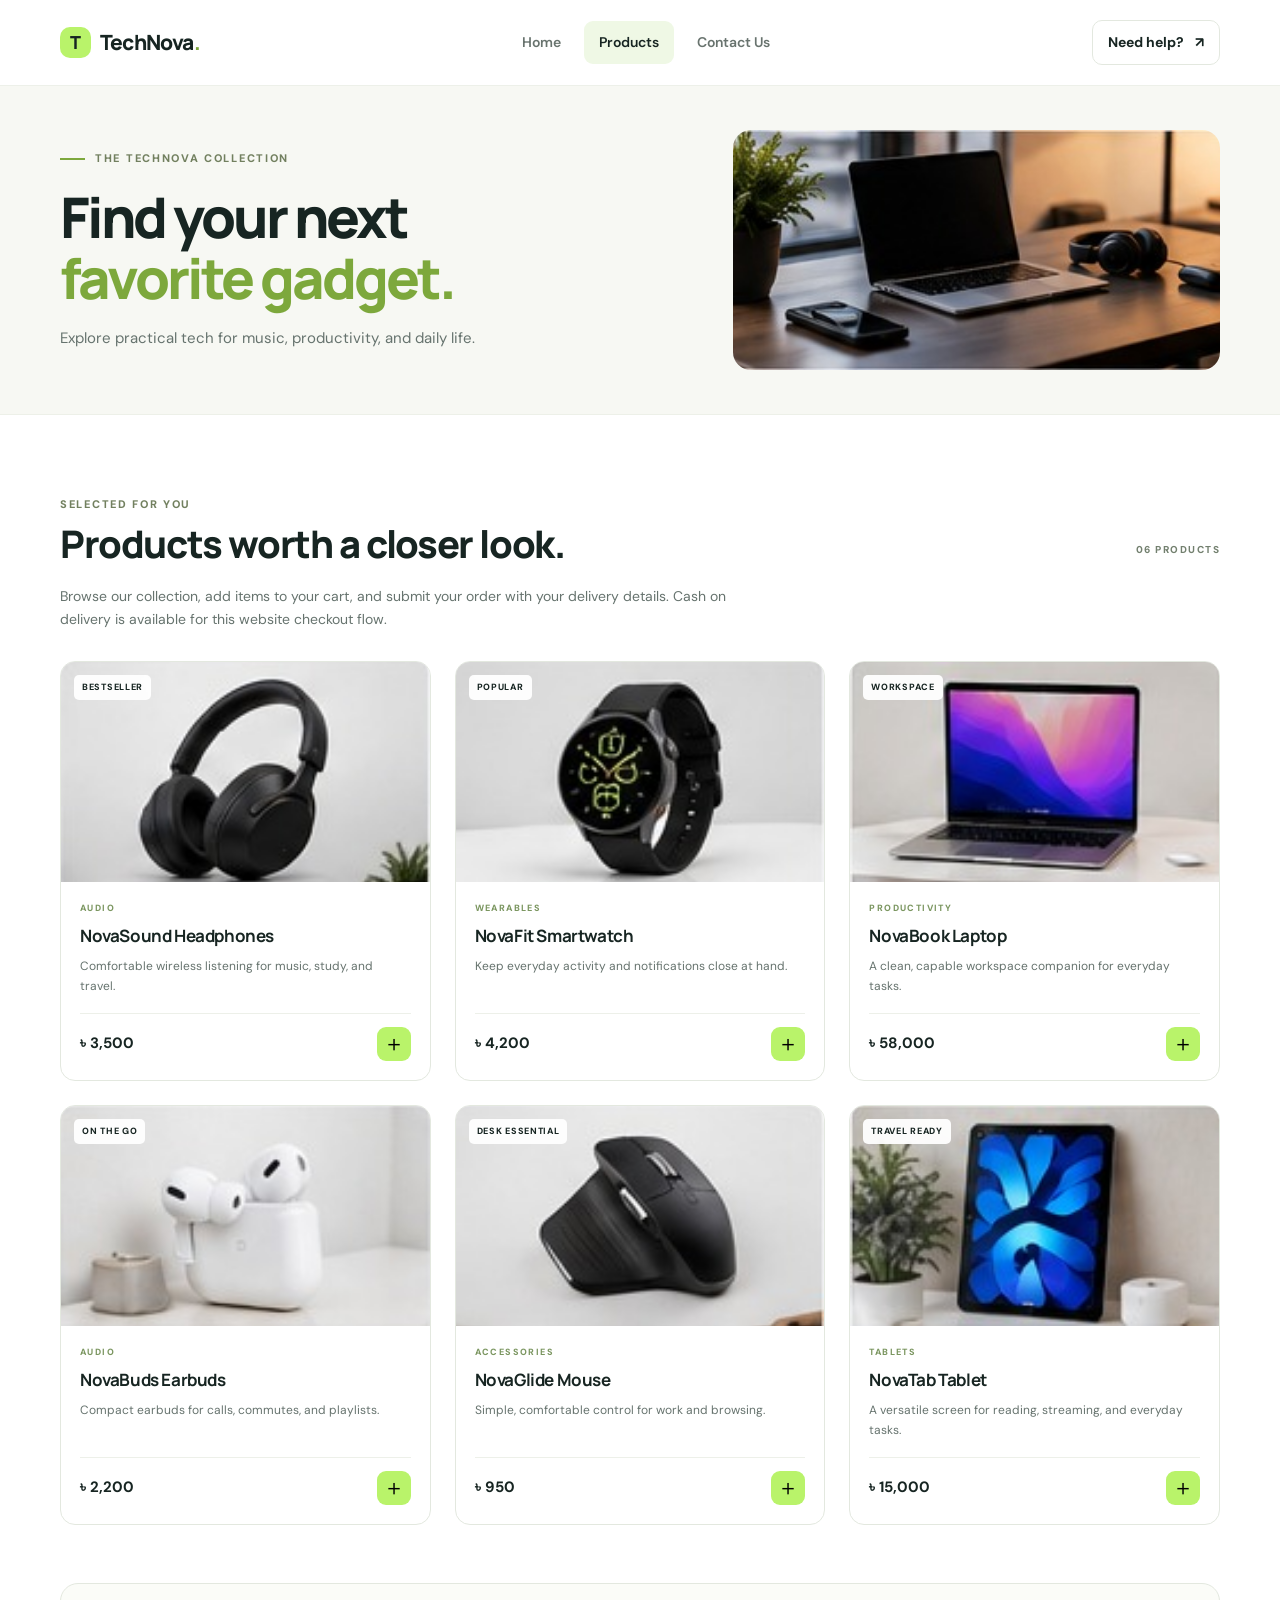
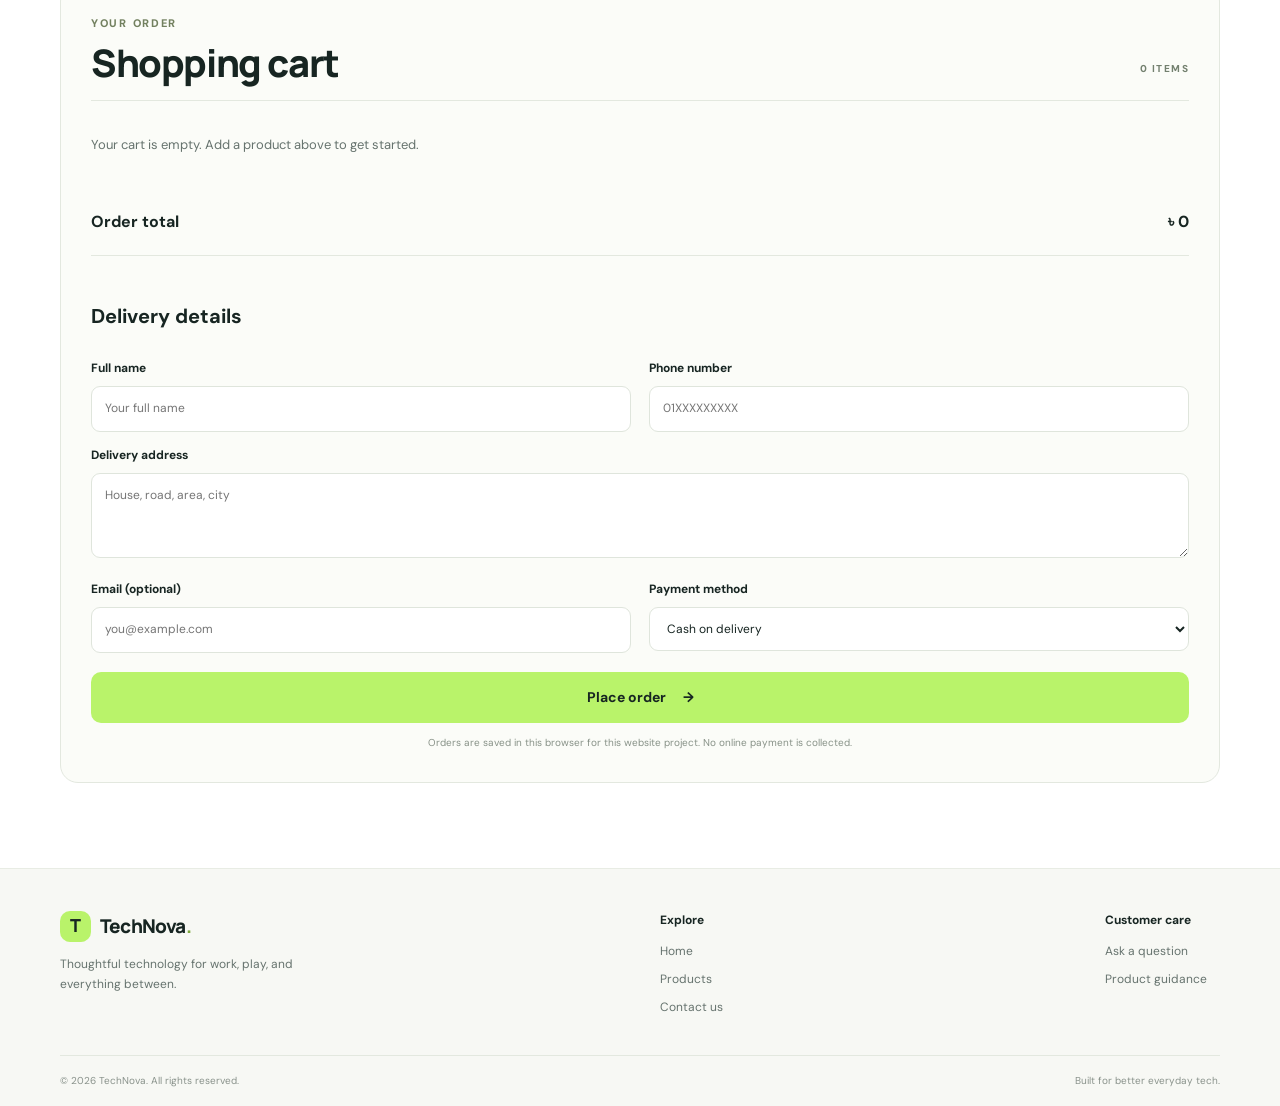
==== products.html @ f749e9f3 "Add initial TechNova website structure" ====
<!DOCTYPE html>
<html lang="en">
<head>
  <meta charset="UTF-8">
  <meta name="viewport" content="width=device-width, initial-scale=1.0">
  <title>Products | TechNova</title>
  <link rel="stylesheet" href="style.css">
</head>
<body>
  <!-- Sadman Shams | Student ID: 2330640 -->
  <header class="site-header">
    <a class="logo" href="index.html"><span class="logo-mark">T</span> TechNova<span class="logo-dot">.</span></a>
    <nav class="main-nav" aria-label="Main navigation"><a href="index.html">Home</a><a class="active" href="products.html">Products</a><a href="contact.html">Contact Us</a></nav>
    <a class="header-cta" href="contact.html">Need help? <span>↗</span></a>
  </header>

  <main>
    <section class="page-hero"><div class="container page-hero-inner"><div><p class="eyebrow"><span class="eyebrow-line"></span> THE TECHNOVA COLLECTION</p><h1>Find your next<br><span>favorite gadget.</span></h1><p>Explore practical tech for music, productivity, and daily life.</p></div><img src="images/contact-workspace.jpg" alt="Selection of modern consumer electronics"></div></section>
    <section class="section container">
      <div class="section-heading"><div><p class="eyebrow">SELECTED FOR YOU</p><h2>Products worth a closer look.</h2></div><span class="product-count">06 PRODUCTS</span></div>
      <p class="section-intro">Browse our collection, add items to your cart, and submit your order with your delivery details. Cash on delivery is available for this website checkout flow.</p>
      <div class="product-grid">
        <article class="product-card"><div class="product-image"><img src="images/product-headphones.jpg" alt="NovaSound wireless headphones"><span class="product-label">BESTSELLER</span></div><div class="product-info"><p class="product-category">AUDIO</p><h3>NovaSound Headphones</h3><p>Comfortable wireless listening for music, study, and travel.</p><div class="product-bottom"><strong>৳ 3,500</strong><button class="small-btn" onclick="addToCart('NovaSound Headphones', 3500)" aria-label="Add NovaSound Headphones">＋</button></div></div></article>
        <article class="product-card"><div class="product-image"><img src="images/product-watch.jpg" alt="NovaFit smartwatch"><span class="product-label">POPULAR</span></div><div class="product-info"><p class="product-category">WEARABLES</p><h3>NovaFit Smartwatch</h3><p>Keep everyday activity and notifications close at hand.</p><div class="product-bottom"><strong>৳ 4,200</strong><button class="small-btn" onclick="addToCart('NovaFit Smartwatch', 4200)" aria-label="Add NovaFit Smartwatch">＋</button></div></div></article>
        <article class="product-card"><div class="product-image"><img src="images/product-laptop.jpg" alt="NovaBook laptop"><span class="product-label">WORKSPACE</span></div><div class="product-info"><p class="product-category">PRODUCTIVITY</p><h3>NovaBook Laptop</h3><p>A clean, capable workspace companion for everyday tasks.</p><div class="product-bottom"><strong>৳ 58,000</strong><button class="small-btn" onclick="addToCart('NovaBook Laptop', 58000)" aria-label="Add NovaBook Laptop">＋</button></div></div></article>
        <article class="product-card"><div class="product-image"><img src="images/product-earbuds.jpg" alt="Wireless earbuds"><span class="product-label">ON THE GO</span></div><div class="product-info"><p class="product-category">AUDIO</p><h3>NovaBuds Earbuds</h3><p>Compact earbuds for calls, commutes, and playlists.</p><div class="product-bottom"><strong>৳ 2,200</strong><button class="small-btn" onclick="addToCart('NovaBuds Earbuds', 2200)" aria-label="Add NovaBuds Earbuds">＋</button></div></div></article>
        <article class="product-card"><div class="product-image"><img src="images/product-mouse.jpg" alt="Wireless computer mouse"><span class="product-label">DESK ESSENTIAL</span></div><div class="product-info"><p class="product-category">ACCESSORIES</p><h3>NovaGlide Mouse</h3><p>Simple, comfortable control for work and browsing.</p><div class="product-bottom"><strong>৳ 950</strong><button class="small-btn" onclick="addToCart('NovaGlide Mouse', 950)" aria-label="Add NovaGlide Mouse">＋</button></div></div></article>
        <article class="product-card"><div class="product-image"><img src="images/product-tablet.jpg" alt="Modern tablet computer"><span class="product-label">TRAVEL READY</span></div><div class="product-info"><p class="product-category">TABLETS</p><h3>NovaTab Tablet</h3><p>A versatile screen for reading, streaming, and everyday tasks.</p><div class="product-bottom"><strong>৳ 15,000</strong><button class="small-btn" onclick="addToCart('NovaTab Tablet', 15000)" aria-label="Add NovaTab Tablet">＋</button></div></div></article>
      </div>
      <section class="cart-checkout" id="cart-checkout">
        <div class="section-heading"><div><p class="eyebrow">YOUR ORDER</p><h2>Shopping cart</h2></div><span class="product-count" id="cart-count">0 ITEMS</span></div>
        <div id="cart-items" class="cart-items"><p class="cart-empty">Your cart is empty. Add a product above to get started.</p></div>
        <div class="cart-total-row"><strong>Order total</strong><strong id="cart-total">৳ 0</strong></div>
        <form id="checkout-form" class="checkout-form" onsubmit="placeOrder(event)">
          <h3>Delivery details</h3>
          <div class="checkout-fields">
            <div><label for="customer-name">Full name</label><input id="customer-name" name="customerName" type="text" required placeholder="Your full name"></div>
            <div><label for="customer-phone">Phone number</label><input id="customer-phone" name="phone" type="tel" required pattern="[0-9+ ()-]{7,20}" placeholder="01XXXXXXXXX"></div>
            <div class="checkout-wide"><label for="customer-address">Delivery address</label><textarea id="customer-address" name="address" rows="3" required placeholder="House, road, area, city"></textarea></div>
            <div><label for="customer-email">Email (optional)</label><input id="customer-email" name="email" type="email" placeholder="you@example.com"></div>
            <div><label for="payment-method">Payment method</label><select id="payment-method" name="paymentMethod" required><option value="Cash on delivery">Cash on delivery</option></select></div>
          </div>
          <button class="btn btn-primary form-submit" type="submit" id="place-order-button">Place order <span>→</span></button>
          <p class="form-footnote">Orders are saved in this browser for this website project. No online payment is collected.</p>
        </form>
        <div id="order-confirmation" class="order-confirmation" role="status" aria-live="polite" hidden></div>
      </section>
    </section>
  </main>
  <footer class="site-footer"><div class="container footer-main"><div><a class="logo footer-logo" href="index.html"><span class="logo-mark">T</span> TechNova<span class="logo-dot">.</span></a><p>Thoughtful technology for work, play, and everything between.</p></div><div class="footer-links"><strong>Explore</strong><a href="index.html">Home</a><a href="products.html">Products</a><a href="contact.html">Contact us</a></div><div class="footer-links"><strong>Customer care</strong><a href="contact.html">Ask a question</a><a href="contact.html">Product guidance</a></div></div><div class="container footer-bottom"><span>© 2026 TechNova. All rights reserved.</span><span>Built for better everyday tech.</span></div></footer>
  <script src="script.js"></script>
</body>
</html>
---- style.css ----
@import url('https://fonts.googleapis.com/css2?family=DM+Sans:wght@400;500;600;700&family=Manrope:wght@400;500;600;700;800&display=swap');
:root{--ink:#172522;--muted:#66736e;--green:#b9f36a;--green-dark:#7da83c;--cream:#f7f8f3;--line:#e3e8df;--white:#fff;--dark:#172522;--radius:18px;--shadow:0 18px 45px rgba(24,42,32,.09)}
*{box-sizing:border-box}html{scroll-behavior:smooth}body{margin:0;background:#fff;color:var(--ink);font-family:'DM Sans',Arial,sans-serif;line-height:1.65}img{display:block;max-width:100%}a{color:inherit;text-decoration:none}button,input,select,textarea{font:inherit}.container{width:min(1160px,calc(100% - 48px));margin:0 auto}
.site-header{height:86px;padding:0 max(24px,calc((100% - 1160px)/2));display:flex;align-items:center;justify-content:space-between;gap:24px;background:rgba(255,255,255,.96);border-bottom:1px solid #edf0e9;position:sticky;top:0;z-index:20}.logo{display:inline-flex;align-items:center;gap:9px;font-family:'Manrope',sans-serif;font-size:21px;font-weight:800;letter-spacing:-.8px;white-space:nowrap}.logo-mark{width:31px;height:31px;border-radius:10px;background:var(--green);display:grid;place-items:center;font-size:18px;color:var(--ink)}.logo-dot{color:var(--green-dark);margin-left:-9px}.main-nav{display:flex;align-items:center;gap:8px}.main-nav a{padding:10px 15px;border-radius:9px;color:#68736e;font-size:14px;font-weight:600;transition:background .2s,color .2s,transform .2s}.main-nav a:hover,.main-nav a.active{background:#eff8e5;color:var(--ink)}.main-nav a:hover{transform:translateY(-1px)}.header-cta{font-size:14px;font-weight:700;border:1px solid var(--line);padding:10px 15px;border-radius:10px;transition:all .2s}.header-cta span{margin-left:8px}.header-cta:hover{background:var(--ink);color:white;border-color:var(--ink)}
.hero{display:flex;align-items:center;gap:60px;padding-top:76px;padding-bottom:84px;min-height:570px}.hero-copy{flex:1.03;min-width:0}.eyebrow{font-size:11px;letter-spacing:1.7px;font-weight:800;color:#72805f;margin:0 0 18px;display:flex;align-items:center;gap:10px}.eyebrow-line{width:25px;height:2px;background:var(--green-dark);display:inline-block}.hero h1,.page-hero h1{font-family:'Manrope',sans-serif;font-size:clamp(39px,5vw,64px);line-height:1.1;letter-spacing:-3px;margin:0 0 23px;font-weight:800}.hero h1 span,.page-hero h1 span{color:#7da83c}.hero-copy>p:not(.eyebrow){max-width:510px;color:var(--muted);font-size:15px;margin:0 0 14px}.hero-description{font-size:17px!important;color:#3d4b44!important}.hero-actions{display:flex;gap:12px;flex-wrap:wrap;margin-top:27px}.btn{border:0;border-radius:10px;padding:14px 20px;font-size:14px;font-weight:700;display:inline-flex;justify-content:center;align-items:center;gap:17px;cursor:pointer;transition:transform .2s,background .2s,box-shadow .2s}.btn:hover{transform:translateY(-2px);box-shadow:0 9px 22px rgba(20,35,25,.12)}.btn-primary{background:var(--green);color:var(--ink)}.btn-primary:hover{background:#a8e85a}.btn-outline{background:white;border:1px solid var(--line);color:var(--ink)}.btn-light{background:white;color:var(--ink)}.btn-dark{background:var(--ink);color:white}.trust-row{display:flex;gap:22px;flex-wrap:wrap;margin-top:28px;color:#69776d;font-size:12px;font-weight:600}.trust-row span:first-letter{color:var(--green-dark)}.hero-visual{flex:1;min-width:0;position:relative;padding:0 0 22px 14px}.hero-image-wrap{height:420px;border-radius:24px 24px 24px 80px;overflow:hidden;background:#eaf0e6;box-shadow:var(--shadow)}.hero-image-wrap img{height:100%;width:100%;object-fit:cover}.floating-note{position:absolute;left:-18px;bottom:49px;background:white;box-shadow:var(--shadow);padding:15px 19px;border-radius:13px;display:flex;gap:12px;align-items:center}.note-icon{height:38px;width:38px;border-radius:11px;display:grid;place-items:center;background:#f0f8e6;font-size:21px}.floating-note strong,.floating-note small{display:block}.floating-note strong{font-size:13px}.floating-note small{font-size:11px;color:var(--muted)}.visual-tag{position:absolute;right:2px;bottom:0;font-size:9px;letter-spacing:1.7px;font-weight:800;color:#6f7a71}
.benefits-band{background:var(--cream);border-top:1px solid #edf0e8;border-bottom:1px solid #edf0e8}.benefits{display:flex;justify-content:space-between;gap:25px;padding-top:25px;padding-bottom:25px}.benefits>div{display:flex;gap:13px;align-items:center;min-width:0}.benefit-icon{height:42px;width:42px;border-radius:13px;background:#eaf4df;display:grid;place-items:center;font-size:21px}.benefits strong,.benefits small{display:block}.benefits strong{font-size:13px}.benefits small{font-size:11px;color:var(--muted);margin-top:2px}.section{padding-top:80px;padding-bottom:85px}.section-heading{display:flex;align-items:end;justify-content:space-between;gap:25px;margin-bottom:15px}.section-heading .eyebrow{margin-bottom:8px}.section-heading h2,.contact-copy h2,.contact-form h2,.closing-cta h2,.help-strip h2{font-family:'Manrope',sans-serif;font-size:clamp(27px,3.2vw,38px);line-height:1.2;letter-spacing:-1.4px;margin:0;font-weight:800}.text-link{font-size:13px;font-weight:700;padding-bottom:7px;white-space:nowrap}.text-link span{margin-left:8px;color:var(--green-dark)}.section-intro{max-width:720px;color:var(--muted);font-size:14px;margin:18px 0 30px}.category-flex{display:flex;gap:20px}.category-card{flex:1;min-width:0;height:330px;position:relative;overflow:hidden;border-radius:var(--radius);background:#e9eee7}.category-card:after{content:'';position:absolute;inset:0;background:linear-gradient(0deg,rgba(10,22,16,.83),rgba(10,22,16,0) 72%)}.category-card img{height:100%;width:100%;object-fit:cover;transition:transform .5s}.category-card:hover img{transform:scale(1.06)}.category-overlay{position:absolute;bottom:23px;left:23px;right:20px;color:white;z-index:1}.category-overlay span{font-size:10px;letter-spacing:1.5px;color:#d5e4ca;font-weight:700}.category-overlay h3{font-family:'Manrope',sans-serif;font-size:22px;margin:7px 0 10px;letter-spacing:-.5px}.category-overlay a{font-size:12px;font-weight:700}.category-overlay a:hover{text-decoration:underline}.closing-cta{background:#1a2c24;color:white}.closing-inner{display:flex;align-items:center;justify-content:space-between;gap:30px;padding-top:47px;padding-bottom:47px}.closing-cta .eyebrow{color:#b9d6a0;margin-bottom:8px}.closing-cta h2{font-size:32px}.closing-cta p:not(.eyebrow){color:#c1cbc4;font-size:13px;margin-bottom:0}
.site-footer{background:#f7f8f4;border-top:1px solid #e8ece4}.footer-main{display:flex;justify-content:space-between;gap:45px;padding-top:42px;padding-bottom:37px}.footer-main>div:first-child{max-width:330px}.footer-logo{font-size:19px}.footer-main>div:first-child p{font-size:12px;color:var(--muted);max-width:270px;margin:13px 0 0}.footer-links{display:flex;flex-direction:column;gap:8px;font-size:12px;color:var(--muted);min-width:115px}.footer-links strong{color:var(--ink);margin-bottom:4px}.footer-links a:hover{color:var(--green-dark)}.footer-bottom{border-top:1px solid var(--line);display:flex;justify-content:space-between;gap:20px;padding-top:17px;padding-bottom:17px;color:#89928b;font-size:10px}
.page-hero{background:var(--cream);border-bottom:1px solid #edf0e8}.page-hero-inner{display:flex;align-items:center;justify-content:space-between;gap:50px;min-height:320px;padding-top:44px;padding-bottom:44px}.page-hero-inner>div{flex:1}.page-hero h1{font-size:clamp(39px,4.8vw,56px);margin-bottom:17px}.page-hero p:not(.eyebrow){color:var(--muted);font-size:15px;max-width:480px;margin:0}.page-hero-inner>img{width:42%;height:240px;object-fit:cover;border-radius:18px}.product-count{font-size:10px;letter-spacing:1.5px;color:#73806f;font-weight:800;padding-bottom:8px}.product-grid{display:grid;grid-template-columns:repeat(3,minmax(0,1fr));gap:24px}.product-card{border:1px solid var(--line);border-radius:15px;overflow:hidden;background:white;transition:transform .25s,box-shadow .25s}.product-card:hover{transform:translateY(-4px);box-shadow:var(--shadow)}.product-image{height:220px;position:relative;background:#f2f4ef;overflow:hidden}.product-image img{width:100%;height:100%;object-fit:cover;transition:transform .4s}.product-card:hover .product-image img{transform:scale(1.04)}.product-label{position:absolute;left:13px;top:13px;background:rgba(255,255,255,.94);border-radius:5px;padding:5px 8px;font-size:9px;letter-spacing:.7px;font-weight:800}.product-info{padding:19px}.product-category{font-size:9px;letter-spacing:1.4px;color:#7b9660;font-weight:800;margin:0 0 6px}.product-info h3{font-family:'Manrope',sans-serif;font-size:17px;letter-spacing:-.4px;margin:0 0 7px}.product-info>p:not(.product-category){font-size:12px;line-height:1.65;color:var(--muted);min-height:40px;margin:0}.product-bottom{display:flex;align-items:center;justify-content:space-between;border-top:1px solid #edf0e9;margin-top:16px;padding-top:13px}.product-bottom strong{font-size:15px}.small-btn{border:0;width:34px;height:34px;border-radius:9px;background:var(--green);font-size:22px;line-height:1;cursor:pointer;transition:background .2s,transform .2s}.small-btn:hover{background:#a5e650;transform:scale(1.06)}.notice-box{display:flex;align-items:flex-start;gap:13px;padding:18px;border:1px solid #e4ebdc;background:#f7faF3;border-radius:12px;margin-top:28px}.notice-symbol{width:24px;height:24px;border-radius:50%;background:#e5f2d7;display:grid;place-items:center;flex-shrink:0;font-size:12px;font-weight:800}.notice-box p{font-size:12px;color:var(--muted);margin:0}.notice-box strong{color:var(--ink)}
.contact-hero .page-hero-inner>img{height:260px}.contact-layout{display:grid;grid-template-columns:1fr .9fr;gap:70px;align-items:start}.contact-copy h2{font-size:32px;margin-bottom:18px}.contact-copy>p:not(.eyebrow){font-size:13px;color:var(--muted);margin:0 0 15px}.contact-details{display:flex;align-items:center;gap:13px;margin-top:22px}.detail-icon{width:43px;height:43px;display:grid;place-items:center;border-radius:12px;background:#edf6e3;font-size:18px}.contact-details strong,.contact-details span{display:block}.contact-details strong{font-size:12px}.contact-details span{font-size:12px;color:var(--muted);margin-top:2px}.contact-side-image{width:100%;height:180px;object-fit:cover;border-radius:14px;margin-top:28px}.contact-form{padding:29px;border:1px solid var(--line);border-radius:18px;box-shadow:var(--shadow);background:white}.contact-form .eyebrow{margin-bottom:7px}.contact-form h2{font-size:27px}.form-intro{font-size:12px;color:var(--muted);margin:10px 0 22px}.contact-form label{display:block;font-size:12px;font-weight:700;margin:14px 0 7px}.contact-form input,.contact-form select,.contact-form textarea{width:100%;border:1px solid #dfe5dc;background:#fcfdfb;border-radius:9px;padding:12px 13px;color:var(--ink);font-size:12px;outline:none;transition:border .2s,box-shadow .2s}.contact-form input:focus,.contact-form select:focus,.contact-form textarea:focus{border-color:#8db45e;box-shadow:0 0 0 3px rgba(141,180,94,.14)}.contact-form textarea{resize:vertical}.form-submit{width:100%;margin-top:19px}.form-footnote{font-size:10px;color:#879187;text-align:center;margin:12px 0 0}.help-strip{background:var(--cream);border-top:1px solid #edf0e8}.help-strip-inner{display:flex;align-items:center;justify-content:space-between;gap:25px;padding-top:38px;padding-bottom:38px}.help-strip .eyebrow{margin-bottom:8px}.help-strip h2{font-size:28px}.help-strip p:not(.eyebrow){font-size:12px;color:var(--muted);margin:7px 0 0}
@media(max-width:900px){.site-header{padding:0 24px}.hero{gap:30px;padding-top:55px}.hero-image-wrap{height:360px}.product-grid{grid-template-columns:repeat(2,minmax(0,1fr))}.contact-layout{gap:35px}.category-card{height:290px}.category-overlay{left:17px;bottom:18px}.category-overlay h3{font-size:18px}}
@media(max-width:650px){.container{width:calc(100% - 34px)}.site-header{height:auto;min-height:75px;padding:14px 17px;flex-wrap:wrap;gap:10px}.logo{font-size:19px}.main-nav{order:3;width:100%;justify-content:center;gap:2px}.main-nav a{font-size:12px;padding:8px 12px}.header-cta{font-size:11px;padding:8px 10px}.hero{display:flex;flex-direction:column;align-items:stretch;padding-top:42px;padding-bottom:52px;gap:38px}.hero h1,.page-hero h1{font-size:42px;letter-spacing:-2px}.hero-visual{padding-left:7px}.hero-image-wrap{height:300px;border-bottom-left-radius:55px}.floating-note{left:-3px;bottom:40px}.visual-tag{right:0;font-size:8px}.benefits{flex-direction:column;gap:17px}.section{padding-top:55px;padding-bottom:58px}.section-heading{align-items:start;flex-direction:column;gap:9px}.section-heading h2{font-size:29px}.text-link{padding-bottom:0}.category-flex{flex-direction:column}.category-card{height:290px}.closing-inner{align-items:flex-start;flex-direction:column}.closing-cta h2{font-size:28px}.footer-main{display:grid;grid-template-columns:1fr 1fr;gap:28px 18px}.footer-main>div:first-child{grid-column:1/-1}.footer-bottom{flex-direction:column;gap:5px}.page-hero-inner{flex-direction:column;align-items:stretch;gap:25px;padding-top:38px;padding-bottom:38px}.page-hero-inner>img{width:100%;height:200px}.product-grid{grid-template-columns:1fr 1fr;gap:12px}.product-image{height:150px}.product-info{padding:12px}.product-info h3{font-size:14px}.product-info>p:not(.product-category){font-size:11px;min-height:55px}.product-bottom strong{font-size:13px}.product-label{font-size:8px;left:8px;top:8px}.small-btn{width:30px;height:30px}.product-count{padding:0}.contact-layout{grid-template-columns:1fr;gap:35px}.contact-copy h2{font-size:28px}.contact-form{padding:21px}.contact-side-image{height:160px}.help-strip-inner{align-items:flex-start;flex-direction:column}.help-strip h2{font-size:26px}}
@media(max-width:380px){.product-grid{grid-template-columns:1fr}.product-image{height:210px}.hero h1,.page-hero h1{font-size:36px}.main-nav a{padding:8px 9px}}

/* Shopping cart and checkout */
.cart-checkout{margin-top:58px;padding:30px;border:1px solid var(--line);border-radius:18px;background:#fbfcf8}
.cart-items{border-top:1px solid var(--line);margin-top:14px}
.cart-empty{padding:20px 0;color:var(--muted);font-size:13px}
.cart-row{display:grid;grid-template-columns:minmax(130px,1fr) auto auto auto;gap:18px;align-items:center;padding:16px 0;border-bottom:1px solid var(--line)}
.cart-product strong,.cart-product span{display:block}.cart-product strong{font-size:13px}.cart-product span{font-size:11px;color:var(--muted);margin-top:4px}
.quantity-controls{display:flex;align-items:center;gap:10px}.quantity-controls button{width:28px;height:28px;border:1px solid var(--line);background:white;border-radius:7px;cursor:pointer;font-size:17px}.quantity-controls span{min-width:12px;text-align:center;font-size:13px}
.cart-line-total{font-size:13px;white-space:nowrap}.remove-item{border:0;background:transparent;color:#a43e32;font-size:11px;text-decoration:underline;cursor:pointer}
.cart-total-row{display:flex;justify-content:space-between;align-items:center;padding:20px 0;font-size:16px}
.checkout-form{border-top:1px solid var(--line);padding-top:24px}.checkout-form h3{font-size:20px;margin-bottom:12px}.checkout-fields{display:grid;grid-template-columns:1fr 1fr;gap:0 18px}.checkout-fields label{display:block;font-size:12px;font-weight:700;margin:14px 0 7px}.checkout-fields input,.checkout-fields textarea,.checkout-fields select{width:100%;border:1px solid #dfe5dc;background:white;border-radius:9px;padding:12px 13px;color:var(--ink);font:inherit;font-size:12px}.checkout-fields textarea{resize:vertical}.checkout-wide{grid-column:1/-1}.order-confirmation{margin-top:20px;padding:22px;border:1px solid #b8dba0;background:#f2faeb;border-radius:12px}.order-confirmation h3{margin:0 0 8px;font-size:20px}.order-confirmation p{font-size:13px;line-height:1.6}.order-confirmation[hidden]{display:none}
@media(max-width:650px){.cart-checkout{padding:18px}.cart-row{grid-template-columns:1fr auto;gap:10px}.cart-line-total{grid-column:1}.remove-item{grid-column:2;grid-row:2}.checkout-fields{grid-template-columns:1fr}.checkout-wide{grid-column:auto}}
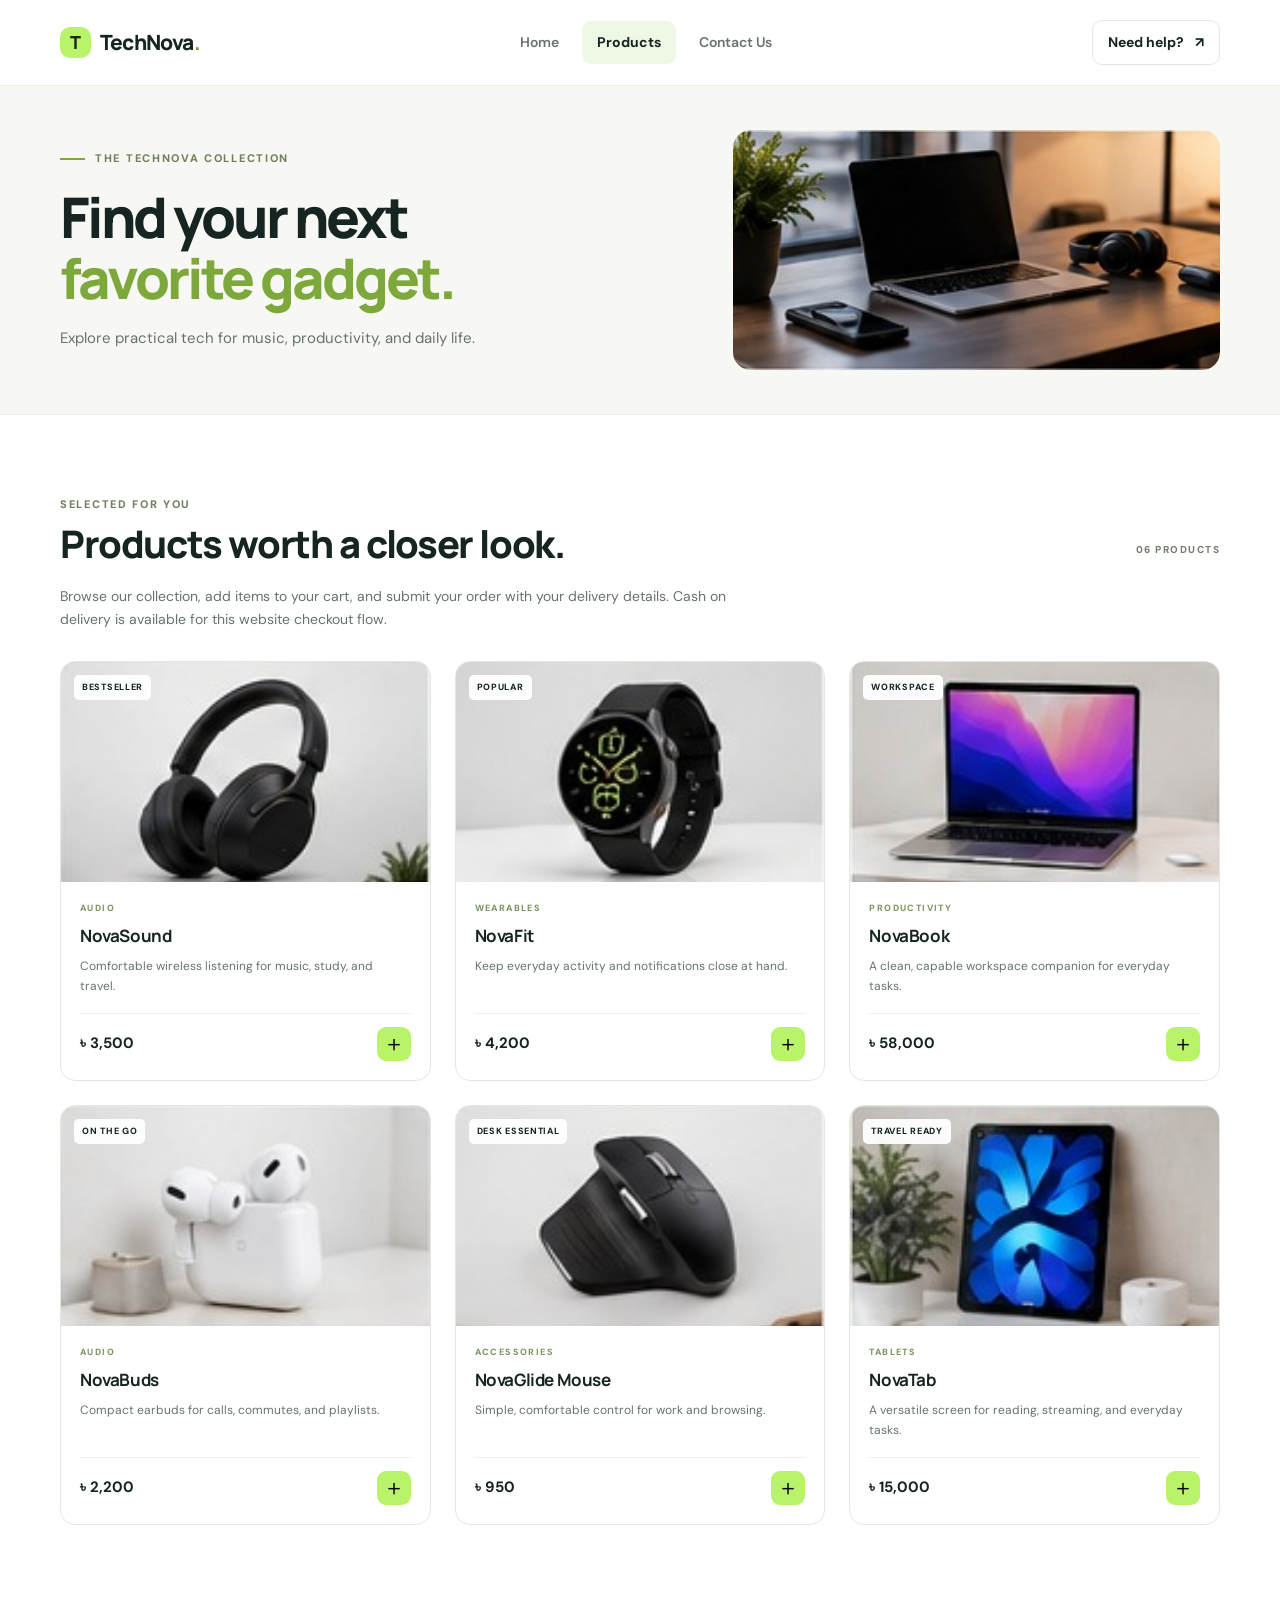
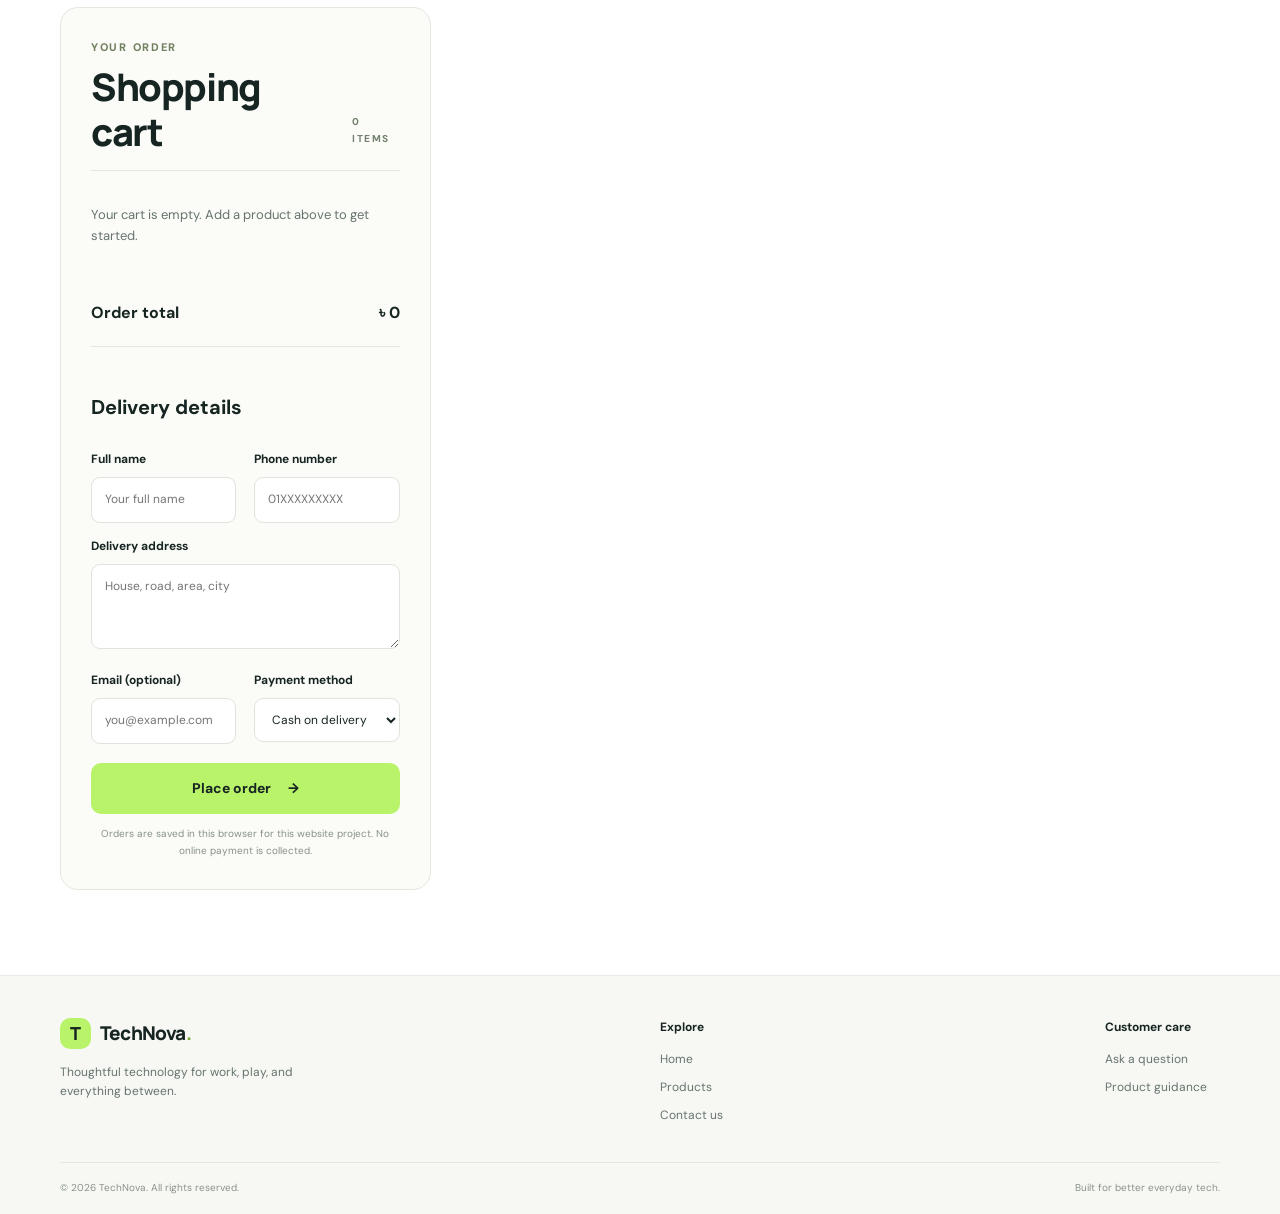
==== commit 650df1b5: "Shorten product display names" ====
--- a/products.html
+++ b/products.html
@@ -20,13 +20,103 @@
       <div class="section-heading"><div><p class="eyebrow">SELECTED FOR YOU</p><h2>Products worth a closer look.</h2></div><span class="product-count">06 PRODUCTS</span></div>
       <p class="section-intro">Browse our collection, add items to your cart, and submit your order with your delivery details. Cash on delivery is available for this website checkout flow.</p>
       <div class="product-grid">
-        <article class="product-card"><div class="product-image"><img src="images/product-headphones.jpg" alt="NovaSound wireless headphones"><span class="product-label">BESTSELLER</span></div><div class="product-info"><p class="product-category">AUDIO</p><h3>NovaSound Headphones</h3><p>Comfortable wireless listening for music, study, and travel.</p><div class="product-bottom"><strong>৳ 3,500</strong><button class="small-btn" onclick="addToCart('NovaSound Headphones', 3500)" aria-label="Add NovaSound Headphones">＋</button></div></div></article>
-        <article class="product-card"><div class="product-image"><img src="images/product-watch.jpg" alt="NovaFit smartwatch"><span class="product-label">POPULAR</span></div><div class="product-info"><p class="product-category">WEARABLES</p><h3>NovaFit Smartwatch</h3><p>Keep everyday activity and notifications close at hand.</p><div class="product-bottom"><strong>৳ 4,200</strong><button class="small-btn" onclick="addToCart('NovaFit Smartwatch', 4200)" aria-label="Add NovaFit Smartwatch">＋</button></div></div></article>
-        <article class="product-card"><div class="product-image"><img src="images/product-laptop.jpg" alt="NovaBook laptop"><span class="product-label">WORKSPACE</span></div><div class="product-info"><p class="product-category">PRODUCTIVITY</p><h3>NovaBook Laptop</h3><p>A clean, capable workspace companion for everyday tasks.</p><div class="product-bottom"><strong>৳ 58,000</strong><button class="small-btn" onclick="addToCart('NovaBook Laptop', 58000)" aria-label="Add NovaBook Laptop">＋</button></div></div></article>
-        <article class="product-card"><div class="product-image"><img src="images/product-earbuds.jpg" alt="Wireless earbuds"><span class="product-label">ON THE GO</span></div><div class="product-info"><p class="product-category">AUDIO</p><h3>NovaBuds Earbuds</h3><p>Compact earbuds for calls, commutes, and playlists.</p><div class="product-bottom"><strong>৳ 2,200</strong><button class="small-btn" onclick="addToCart('NovaBuds Earbuds', 2200)" aria-label="Add NovaBuds Earbuds">＋</button></div></div></article>
-        <article class="product-card"><div class="product-image"><img src="images/product-mouse.jpg" alt="Wireless computer mouse"><span class="product-label">DESK ESSENTIAL</span></div><div class="product-info"><p class="product-category">ACCESSORIES</p><h3>NovaGlide Mouse</h3><p>Simple, comfortable control for work and browsing.</p><div class="product-bottom"><strong>৳ 950</strong><button class="small-btn" onclick="addToCart('NovaGlide Mouse', 950)" aria-label="Add NovaGlide Mouse">＋</button></div></div></article>
-        <article class="product-card"><div class="product-image"><img src="images/product-tablet.jpg" alt="Modern tablet computer"><span class="product-label">TRAVEL READY</span></div><div class="product-info"><p class="product-category">TABLETS</p><h3>NovaTab Tablet</h3><p>A versatile screen for reading, streaming, and everyday tasks.</p><div class="product-bottom"><strong>৳ 15,000</strong><button class="small-btn" onclick="addToCart('NovaTab Tablet', 15000)" aria-label="Add NovaTab Tablet">＋</button></div></div></article>
-      </div>
+        
+<article class="product-card">
+  <div class="product-image">
+    <img src="images/product-headphones.jpg" alt="NovaSound wireless headphones">
+    <span class="product-label">BESTSELLER</span>
+  </div>
+  <div class="product-info">
+    <p class="product-category">AUDIO</p>
+    <h3>NovaSound</h3>
+    <p>Comfortable wireless listening for music, study, and travel.</p>
+    <div class="product-bottom">
+      <strong>৳ 3,500</strong>
+      <button class="small-btn" onclick="addToCart('NovaSound', 3500)" aria-label="Add NovaSound">＋</button>
+    </div>
+  </div>
+</article>
+
+<article class="product-card">
+  <div class="product-image">
+    <img src="images/product-watch.jpg" alt="NovaFit smartwatch">
+    <span class="product-label">POPULAR</span>
+  </div>
+  <div class="product-info">
+    <p class="product-category">WEARABLES</p>
+    <h3>NovaFit</h3>
+    <p>Keep everyday activity and notifications close at hand.</p>
+    <div class="product-bottom">
+      <strong>৳ 4,200</strong>
+      <button class="small-btn" onclick="addToCart('NovaFit', 4200)" aria-label="Add NovaFit">＋</button>
+    </div>
+  </div>
+</article>
+
+<article class="product-card">
+  <div class="product-image">
+    <img src="images/product-laptop.jpg" alt="NovaBook laptop">
+    <span class="product-label">WORKSPACE</span>
+  </div>
+  <div class="product-info">
+    <p class="product-category">PRODUCTIVITY</p>
+    <h3>NovaBook</h3>
+    <p>A clean, capable workspace companion for everyday tasks.</p>
+    <div class="product-bottom">
+      <strong>৳ 58,000</strong>
+      <button class="small-btn" onclick="addToCart('NovaBook', 58000)" aria-label="Add NovaBook">＋</button>
+    </div>
+  </div>
+</article>
+
+<article class="product-card">
+  <div class="product-image">
+    <img src="images/product-earbuds.jpg" alt="NovaBuds wireless earbuds">
+    <span class="product-label">ON THE GO</span>
+  </div>
+  <div class="product-info">
+    <p class="product-category">AUDIO</p>
+    <h3>NovaBuds</h3>
+    <p>Compact earbuds for calls, commutes, and playlists.</p>
+    <div class="product-bottom">
+      <strong>৳ 2,200</strong>
+      <button class="small-btn" onclick="addToCart('NovaBuds', 2200)" aria-label="Add NovaBuds">＋</button>
+    </div>
+  </div>
+</article>
+
+<article class="product-card">
+  <div class="product-image">
+    <img src="images/product-mouse.jpg" alt="NovaGlide wireless computer mouse">
+    <span class="product-label">DESK ESSENTIAL</span>
+  </div>
+  <div class="product-info">
+    <p class="product-category">ACCESSORIES</p>
+    <h3>NovaGlide Mouse</h3>
+    <p>Simple, comfortable control for work and browsing.</p>
+    <div class="product-bottom">
+      <strong>৳ 950</strong>
+      <button class="small-btn" onclick="addToCart('NovaGlide Mouse', 950)" aria-label="Add NovaGlide Mouse">＋</button>
+    </div>
+  </div>
+</article>
+
+<article class="product-card">
+  <div class="product-image">
+    <img src="images/product-tablet.jpg" alt="NovaTab tablet computer">
+    <span class="product-label">TRAVEL READY</span>
+  </div>
+  <div class="product-info">
+    <p class="product-category">TABLETS</p>
+    <h3>NovaTab</h3>
+    <p>A versatile screen for reading, streaming, and everyday tasks.</p>
+    <div class="product-bottom">
+      <strong>৳ 15,000</strong>
+      <button class="small-btn" onclick="addToCart('NovaTab', 15000)" aria-label="Add NovaTab">＋</button>
+    </div>
+  </div>
+</article>
+
       <section class="cart-checkout" id="cart-checkout">
         <div class="section-heading"><div><p class="eyebrow">YOUR ORDER</p><h2>Shopping cart</h2></div><span class="product-count" id="cart-count">0 ITEMS</span></div>
         <div id="cart-items" class="cart-items"><p class="cart-empty">Your cart is empty. Add a product above to get started.</p></div>
--- a/style.css
+++ b/style.css
@@ -22,3 +22,27 @@
 .cart-total-row{display:flex;justify-content:space-between;align-items:center;padding:20px 0;font-size:16px}
 .checkout-form{border-top:1px solid var(--line);padding-top:24px}.checkout-form h3{font-size:20px;margin-bottom:12px}.checkout-fields{display:grid;grid-template-columns:1fr 1fr;gap:0 18px}.checkout-fields label{display:block;font-size:12px;font-weight:700;margin:14px 0 7px}.checkout-fields input,.checkout-fields textarea,.checkout-fields select{width:100%;border:1px solid #dfe5dc;background:white;border-radius:9px;padding:12px 13px;color:var(--ink);font:inherit;font-size:12px}.checkout-fields textarea{resize:vertical}.checkout-wide{grid-column:1/-1}.order-confirmation{margin-top:20px;padding:22px;border:1px solid #b8dba0;background:#f2faeb;border-radius:12px}.order-confirmation h3{margin:0 0 8px;font-size:20px}.order-confirmation p{font-size:13px;line-height:1.6}.order-confirmation[hidden]{display:none}
 @media(max-width:650px){.cart-checkout{padding:18px}.cart-row{grid-template-columns:1fr auto;gap:10px}.cart-line-total{grid-column:1}.remove-item{grid-column:2;grid-row:2}.checkout-fields{grid-template-columns:1fr}.checkout-wide{grid-column:auto}}
+/* Navigation hover improvements */
+.main-nav a {
+    transition: color 0.25s ease, background-color 0.25s ease;
+}
+
+.main-nav a:hover {
+    color: var(--green);
+}
+
+.main-nav a.active {
+    font-weight: 700;
+}
+/* Homepage hero image refinement */
+.hero-visual img {
+    display: block;
+    width: 100%;
+    height: 100%;
+    object-fit: cover;
+    transition: transform 0.3s ease;
+}
+
+.hero-visual img:hover {
+    transform: scale(1.02);
+}
